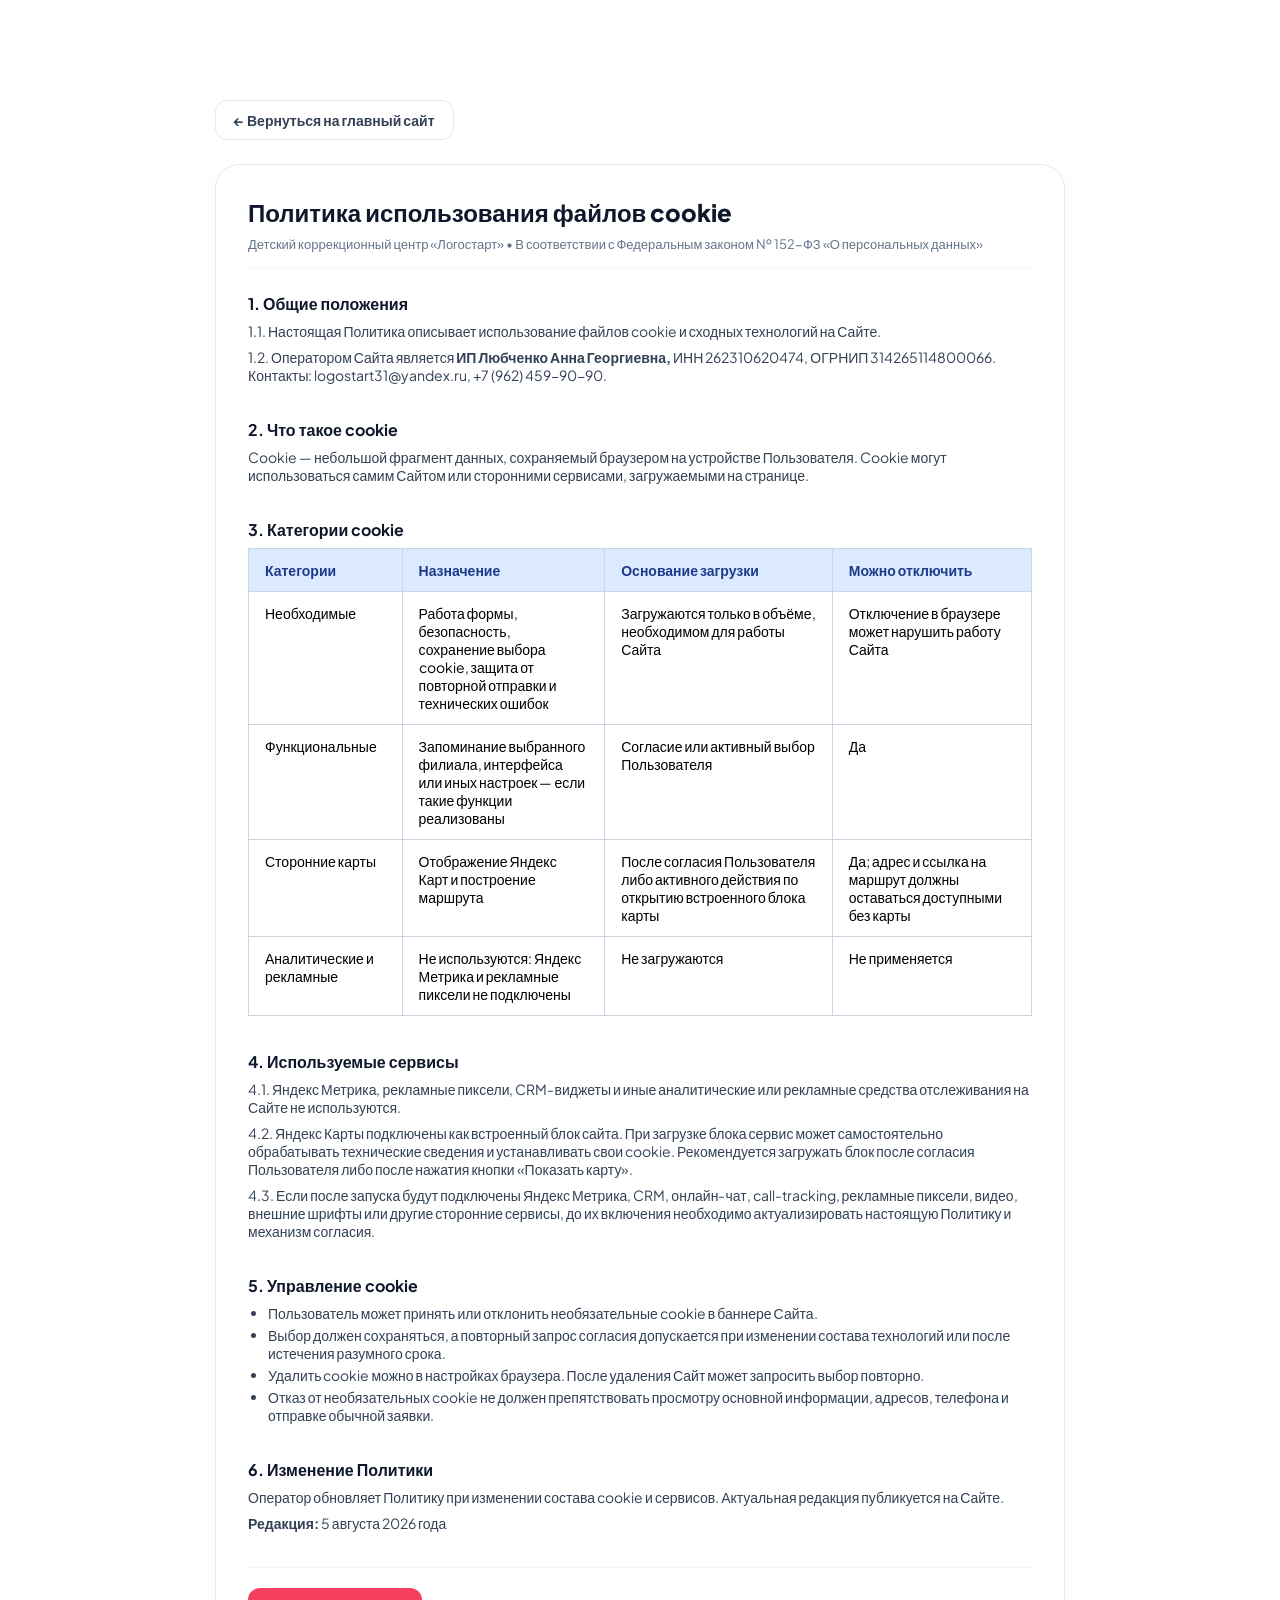
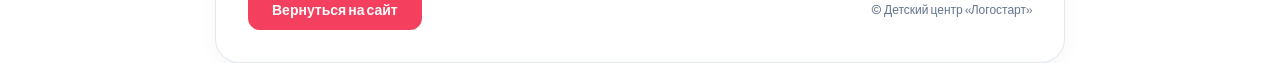
==== pages/cookies.html @ 976daab2 "Создание новых страниц с политикой" ====
<!DOCTYPE html>
<html lang="ru">
<head>
    <meta charset="UTF-8">
    <meta name="viewport" content="width=device-width, initial-scale=1.0">
    <title>Политика использования файлов cookie — Детский центр «Логостарт»</title>
    <link rel="shortcut icon" href="../images/logostart3.svg" type="image/x-icon">
    <link rel="preconnect" href="https://fonts.googleapis.com">
    <link rel="preconnect" href="https://fonts.gstatic.com" crossorigin>
    <link href="https://fonts.googleapis.com/css2?family=Plus+Jakarta+Sans:wght@400;600;700;800&display=swap" rel="stylesheet">
    <link rel="stylesheet" href="../css/style.min.css">
</head>
<body>
<div class="container">
    <a href="../index.html" class="back-btn">← Вернуться на главный сайт</a>

    <div class="card">
        <h1>Политика использования файлов cookie</h1>
        <div class="subtitle">
            Детский коррекционный центр «Логостарт» • В соответствии с Федеральным законом № 152-ФЗ «О персональных данных»
        </div>

        <div class="content-section">
            <h2>1. Общие положения</h2>
            <p>1.1. Настоящая Политика описывает использование файлов cookie и сходных технологий на Сайте.</p>
            <p>1.2. Оператором Сайта является <strong>ИП Любченко Анна Георгиевна,</strong> ИНН 262310620474, ОГРНИП 314265114800066. Контакты:
                logostart31@yandex.ru, +7 (962) 459-90-90.</p>
        </div>

        <div class="content-section">
            <h2>2. Что такое cookie</h2>
            <p>Cookie — небольшой фрагмент данных, сохраняемый браузером на устройстве Пользователя. Cookie могут использоваться самим Сайтом или сторонними
                сервисами, загружаемыми на странице.</p>
        </div>

        <div class="content-section">
            <h2>3. Категории cookie</h2>

            <div class="table-wrapper">
                <table class="data-table">
                    <thead>
                    <tr>
                        <th>Категории</th>
                        <th>Назначение</th>
                        <th>Основание загрузки</th>
                        <th>Можно отключить</th>
                    </tr>
                    </thead>
                    <tbody>
                    <tr>
                        <td data-label="Категории">Необходимые</td>
                        <td data-label="Назначение">Работа формы, безопасность, сохранение выбора cookie, защита от повторной отправки и технических ошибок</td>
                        <td data-label="Основание загрузки">Загружаются только в объёме, необходимом для работы Сайта</td>
                        <td data-label="Можно отключить">Отключение в браузере может нарушить работу Сайта</td>
                    </tr>
                    <tr>
                        <td data-label="Категории">Функциональные</td>
                        <td data-label="Назначение">Запоминание выбранного филиала, интерфейса или иных настроек — если такие функции реализованы</td>
                        <td data-label="Основание загрузки">Согласие или активный выбор Пользователя</td>
                        <td data-label="Можно отключить">Да</td>
                    </tr>
                    <tr>
                        <td data-label="Категории">Сторонние карты</td>
                        <td data-label="Назначение">Отображение Яндекс Карт и построение маршрута</td>
                        <td data-label="Основание загрузки">После согласия Пользователя либо активного действия по открытию встроенного блока карты</td>
                        <td data-label="Можно отключить">Да; адрес и ссылка на маршрут должны оставаться доступными без карты</td>
                    </tr>
                    <tr>
                        <td data-label="Категории">Аналитические и рекламные</td>
                        <td data-label="Назначение">Не используются: Яндекс Метрика и рекламные пиксели не подключены</td>
                        <td data-label="Основание загрузки">Не загружаются</td>
                        <td data-label="Можно отключить">Не применяется</td>
                    </tr>
                    </tbody>
                </table>
            </div>
        </div>

        <div class="content-section">
            <h2>4. Используемые сервисы</h2>
            <p>4.1. Яндекс Метрика, рекламные пиксели, CRM-виджеты и иные аналитические или рекламные средства отслеживания на Сайте не используются.</p>
            <p>4.2. Яндекс Карты подключены как встроенный блок сайта. При загрузке блока сервис может самостоятельно обрабатывать технические сведения и устанавливать свои cookie. Рекомендуется загружать блок после согласия Пользователя либо после нажатия кнопки «Показать карту».</p>
            <p>4.3. Если после запуска будут подключены Яндекс Метрика, CRM, онлайн-чат, call-tracking, рекламные пиксели, видео, внешние шрифты или другие сторонние сервисы, до их включения необходимо актуализировать настоящую Политику и механизм согласия.</p>
        </div>

        <div class="content-section">
            <h2>5. Управление cookie</h2>
            <ul>
                <li>Пользователь может принять или отклонить необязательные cookie в баннере Сайта.</li>
                <li>Выбор должен сохраняться, а повторный запрос согласия допускается при изменении состава технологий или после истечения разумного срока.</li>
                <li>Удалить cookie можно в настройках браузера. После удаления Сайт может запросить выбор повторно.</li>
                <li>Отказ от необязательных cookie не должен препятствовать просмотру основной информации, адресов, телефона и отправке обычной заявки.</li>
            </ul>
        </div>


        <div class="content-section">
            <h2>6. Изменение Политики</h2>
            <p>Оператор обновляет Политику при изменении состава cookie и сервисов. Актуальная редакция публикуется на Сайте.</p>
            <p><strong>Редакция:</strong> 5 августа 2026 года</p>
        </div>

        <div class="footer-action">
            <a href="../index.html" class="close-btn">Вернуться на сайт</a>
            <span style="font-size: 12px; color: #64748b;">© Детский центр «Логостарт»</span>
        </div>
    </div>
</div>
</body>
</html>
---- css/style.min.css ----
.content-section h3,h1{color:#0f172a;margin-bottom:8px}.back-btn,.close-btn{text-decoration:none;font-weight:700}*{box-sizing:border-box;margin:0;padding:0}body{font-family:'Plus Jakarta Sans',sans-serif}.container{max-width:850px;margin:0 auto;padding-top:100px}.back-btn{display:inline-flex;align-items:center;gap:8px;padding:10px 18px;background-color:#fff;color:#334155;border:1px solid #e2e8f0;border-radius:12px;font-size:14px;margin-bottom:24px;transition:background-color .2s}.requisites,.subtitle{font-size:13px;margin-bottom:24px}.back-btn:hover{background-color:#f1f5f9}.card{background:#fff;border-radius:24px;padding:32px;border:1px solid #e2e8f0;box-shadow:0 10px 25px -5px rgba(0,0,0,.05)}h1{font-size:24px;font-weight:800}.subtitle{color:#64748b;padding-bottom:16px;border-bottom:1px solid #f1f5f9}.requisites{background:#f8fafc;max-width:500px;border:1px solid #e2e8f0;border-radius:16px;padding:20px}.active-btn,.close-btn{background-color:#f43f5e;color:#fff}.content-section h3{font-size:14px;font-weight:700}.requisites-grid{display:grid;grid-template-columns:repeat(auto-fit,minmax(220px,1fr));gap:12px}.req-item span{display:block;color:#94a3b8;font-size:13px}.req-item strong{color:#1e293b}.content-section{margin-bottom:35px}.content-section h2{font-size:16px;font-weight:700;color:#0f172a;margin-bottom:8px}.content-section p,.content-section ul{font-size:14px;color:#334155;margin-bottom:8px}.content-section ul{padding-left:20px}.content-section li{margin-bottom:4px}.footer-action{margin-top:32px;padding-top:20px;border-top:1px solid #f1f5f9;display:flex;justify-content:space-between;align-items:center;flex-wrap:wrap;gap:16px}.close-btn{padding:12px 24px;border-radius:12px;font-size:14px;display:inline-block}.close-btn:hover{background-color:#e11d48}.contacts{display:none}.active-contact{display:grid}.disabled-btn{background-color:#334155}.table-section{max-width:1100px;margin:0 auto;background:#fff;padding:24px;border-radius:12px;box-shadow:0 4px 6px -1px rgba(0,0,0,.1),0 2px 4px -1px rgba(0,0,0,.06)}.table-section h2{color:#1e3a8a;font-size:1.35rem;font-weight:700;margin-top:0;margin-bottom:20px}.table-wrapper{width:100%;overflow-x:auto;-webkit-overflow-scrolling:touch}.data-table{width:100%;border-collapse:collapse;text-align:left;font-size:.95rem}.data-table td,.data-table th{padding:12px 16px;font-size:14px;border:1px solid #cbd5e1;vertical-align:top}.data-table th{background-color:#dbeafe;color:#1e3a8a;font-weight:700;white-space:nowrap}.data-table tbody tr:hover{background-color:#f8fafc}.data-table td.highlight{background-color:#fef9c3}.animate-fade-in{animation:.3s ease-out forwards fadeIn}@keyframes fadeIn{from{opacity:0;transform:translateY(6px)}to{opacity:1;transform:translateY(0)}}@media (max-width:768px){.data-table,.data-table tbody,.data-table td,.data-table th,.data-table thead,.data-table tr{display:block}.data-table thead{display:none}.data-table tr{margin-bottom:16px;border:1px solid #cbd5e1;border-radius:8px;background:#fff;box-shadow:0 1px 3px rgba(0,0,0,.05);overflow:hidden}.data-table td{border:none;border-bottom:1px solid #f1f5f9;position:relative;padding-left:45%;min-height:54px}.data-table td:last-child{border-bottom:none}.data-table td::before{content:attr(data-label);position:absolute;left:12px;top:12px;width:38%;font-weight:700;color:#1e3a8a;font-size:.85rem;text-transform:uppercase}}
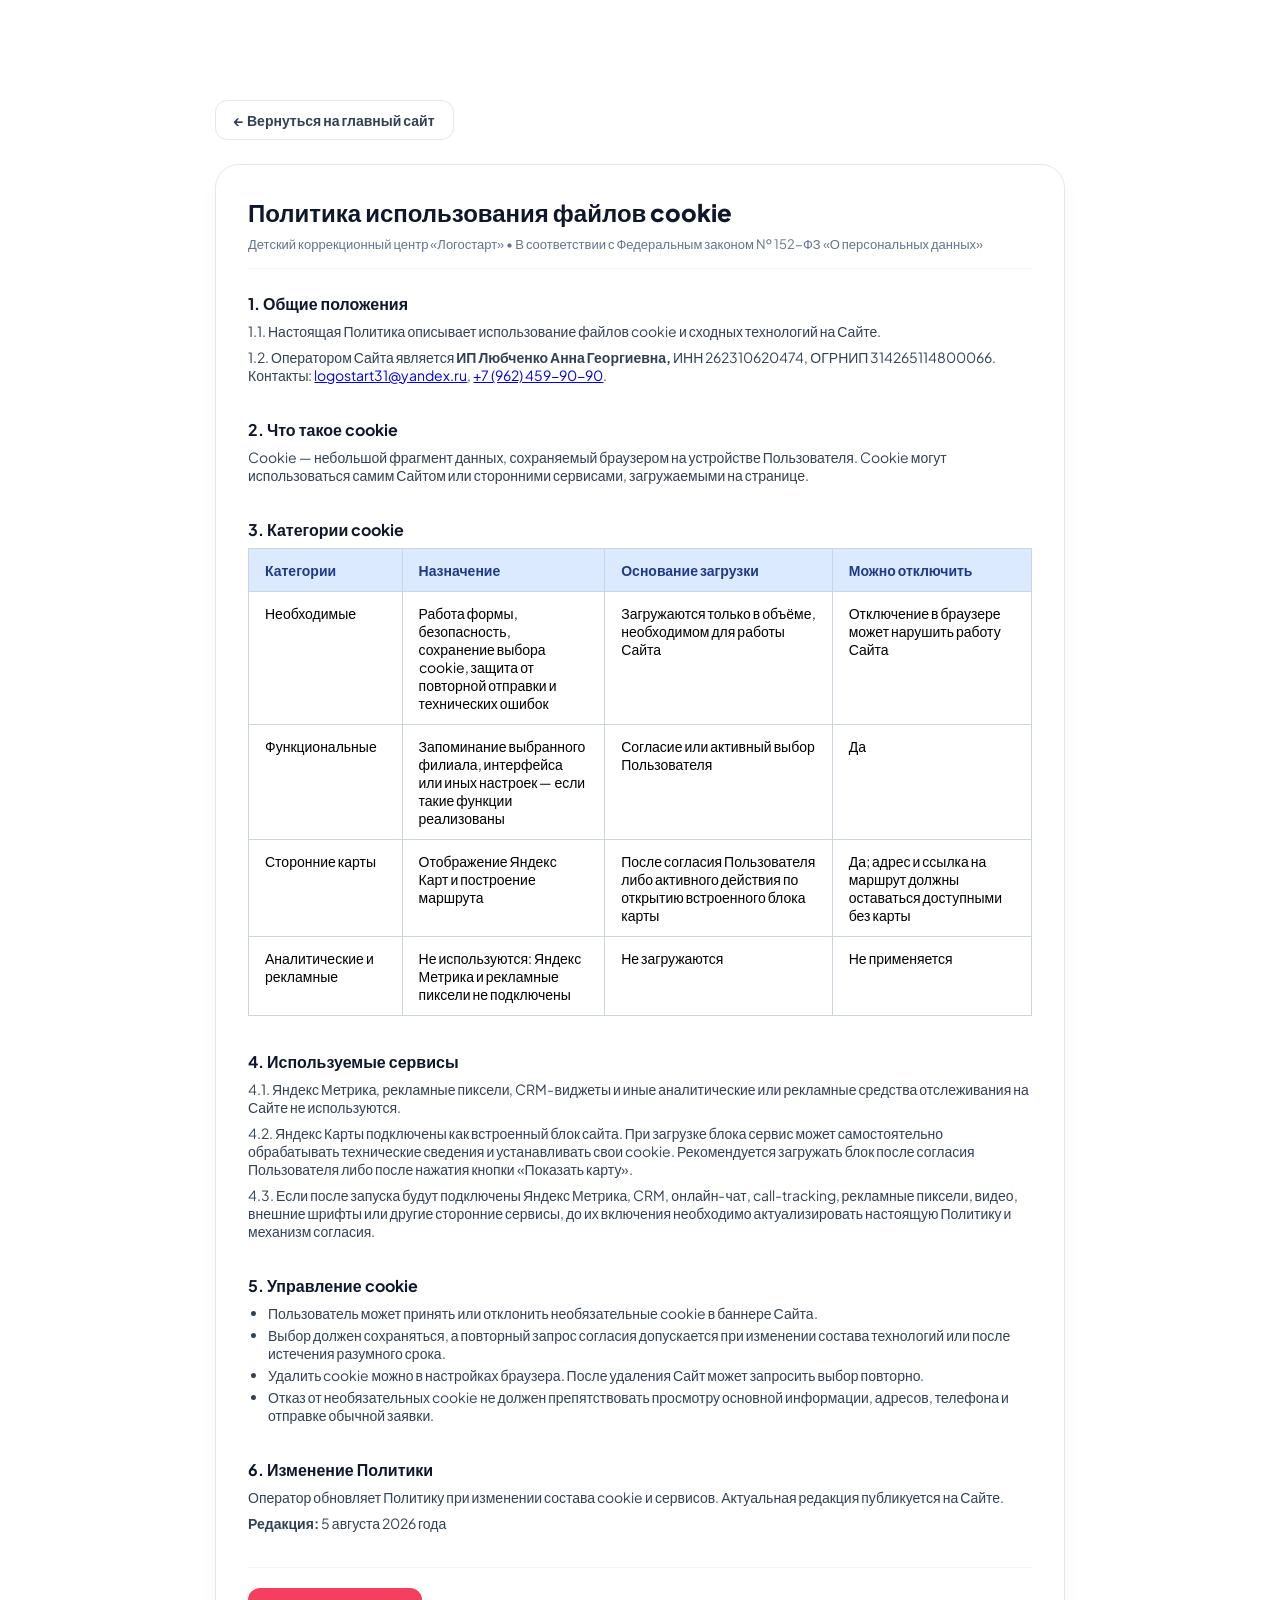
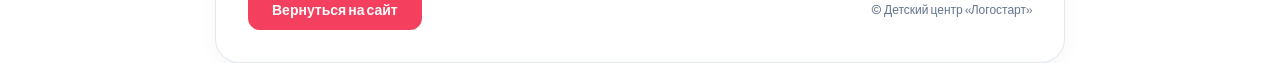
==== commit 3d5f64f8: "настройка head" ====
--- a/pages/cookies.html
+++ b/pages/cookies.html
@@ -24,7 +24,7 @@
             <h2>1. Общие положения</h2>
             <p>1.1. Настоящая Политика описывает использование файлов cookie и сходных технологий на Сайте.</p>
             <p>1.2. Оператором Сайта является <strong>ИП Любченко Анна Георгиевна,</strong> ИНН 262310620474, ОГРНИП 314265114800066. Контакты:
-                logostart31@yandex.ru, +7 (962) 459-90-90.</p>
+                <a href="mailto:logostart31@yandex.ru">logostart31@yandex.ru</a>, <a href="tel:+79624599090">+7 (962) 459-90-90</a>.</p>
         </div>
 
         <div class="content-section">
